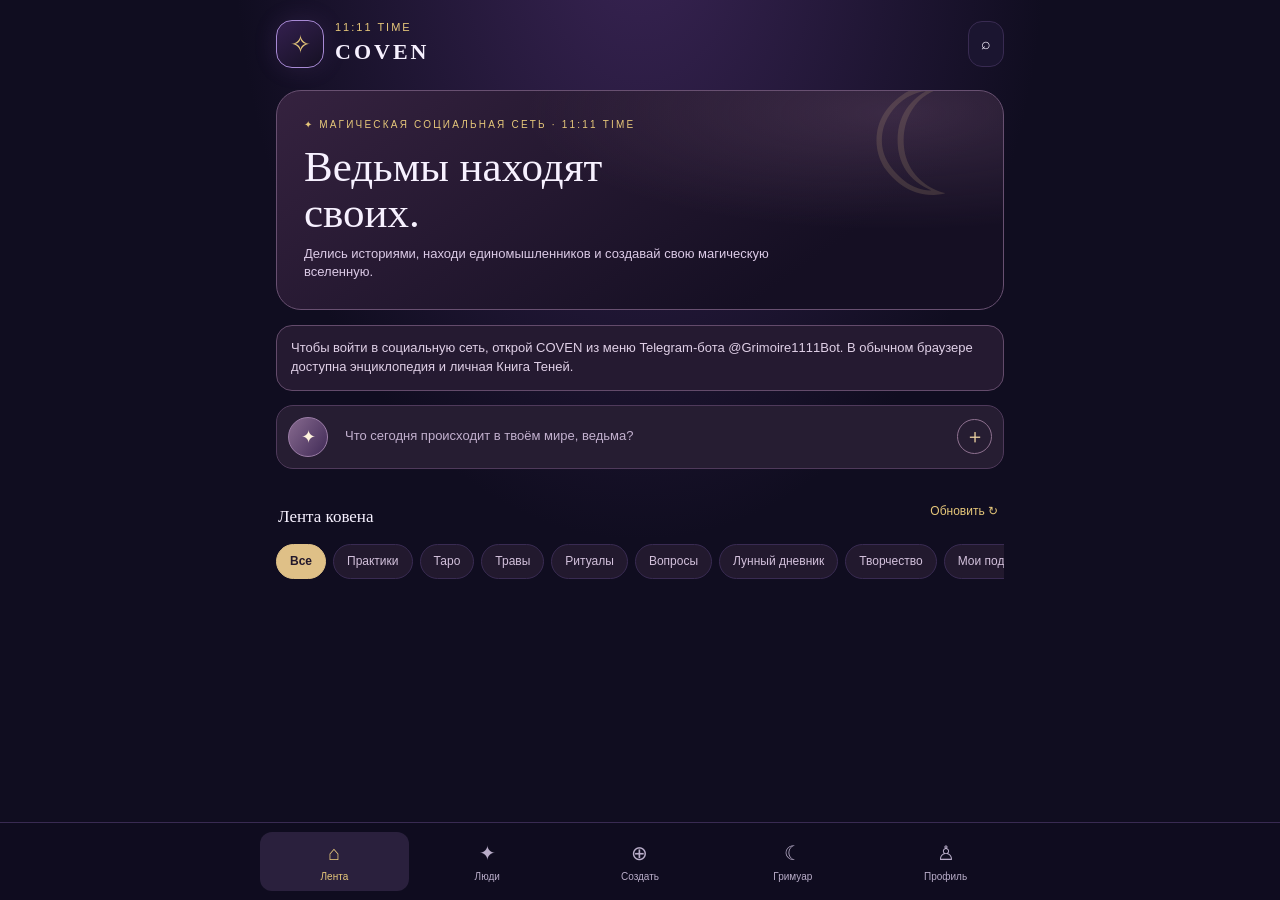
==== index.html @ e15fd0ac "Add files via upload" ====
<!doctype html>
<html lang="ru">
<head>
<meta charset="utf-8">
<meta name="viewport" content="width=device-width,initial-scale=1,viewport-fit=cover">
<meta name="theme-color" content="#100d20">
<title>COVEN · Магическая социальная сеть</title>
<script src="https://telegram.org/js/telegram-web-app.js"></script>
<link rel="stylesheet" href="./coven.css">
<script src="./config.js"></script>
<style>
:root{--bg:#100d20;--panel:#1b1530;--panel2:#241b3b;--gold:#e6c77a;--lilac:#d7b9ff;--text:#f7f1ff;--muted:#b9adc9;--line:#392b52;--green:#a8d5bc}
*{box-sizing:border-box}body{margin:0;background:radial-gradient(ellipse at 50% -10%,#392454 0,transparent 45%),var(--bg);color:var(--text);font:16px/1.45 -apple-system,BlinkMacSystemFont,"Segoe UI",sans-serif;padding:env(safe-area-inset-top) 0 env(safe-area-inset-bottom)}
button,input,textarea,select{font:inherit}button{cursor:pointer}.app{max-width:760px;margin:auto;min-height:100dvh;padding:16px 16px 100px}.top{display:flex;justify-content:space-between;align-items:center;gap:12px;margin-bottom:18px}.brand{display:flex;gap:11px;align-items:center}.sigil{width:48px;height:48px;border:1px solid #a88ad5;border-radius:16px;display:grid;place-items:center;background:linear-gradient(145deg,#34204f,#151023);font-size:25px;color:var(--gold);box-shadow:0 0 24px #9c68d522}.eyebrow{color:var(--gold);font-size:11px;letter-spacing:2px;text-transform:uppercase}.brand h1{font-size:22px;margin:0;font-weight:700}.iconbtn{border:1px solid var(--line);background:var(--panel);color:var(--text);border-radius:14px;padding:10px 12px}
.view{display:none}.view.active{display:block}.hero{border:1px solid #57416c;border-radius:24px;padding:22px;background:linear-gradient(135deg,#2d1e43,#18132a 70%);position:relative;overflow:hidden;margin-bottom:16px}.hero:after{content:"✦";position:absolute;right:18px;top:10px;font-size:70px;color:#e6c77a22}.hero .small{color:var(--muted);font-size:13px}.hero h2{font-size:26px;line-height:1.15;margin:10px 0}.hero p{color:#d0c2df;margin:0 0 16px;max-width:420px}.pill{display:inline-flex;align-items:center;gap:7px;border:1px solid #705887;border-radius:999px;padding:7px 11px;color:var(--lilac);font-size:12px}.sectionhead{display:flex;justify-content:space-between;align-items:center;margin:22px 2px 10px}.sectionhead h3{margin:0;font-size:17px}.muted{color:var(--muted)}.grid{display:grid;grid-template-columns:repeat(2,minmax(0,1fr));gap:10px}.tile,.card{background:linear-gradient(145deg,var(--panel2),var(--panel));border:1px solid var(--line);border-radius:18px;padding:15px;text-align:left;color:var(--text);min-width:0}.tile{min-height:118px}.tile .emoji{font-size:25px;margin-bottom:8px}.tile strong{display:block;font-size:14px}.tile small{display:block;color:var(--muted);margin-top:4px;font-size:12px}.card{margin-bottom:10px}.card h3,.card h4{margin:0 0 6px}.card p{margin:0;color:var(--muted);font-size:14px}.row{display:flex;gap:10px;align-items:center}.row>*:first-child{flex:1}.field{width:100%;border:1px solid var(--line);background:#120e22;color:var(--text);border-radius:13px;padding:12px;margin:6px 0 12px;outline:none}.field:focus{border-color:#a98acb}textarea.field{min-height:110px;resize:vertical}.primary{border:0;background:linear-gradient(135deg,#e6c77a,#b88b51);color:#1b1025;font-weight:700;border-radius:13px;padding:12px 16px}.secondary{border:1px solid var(--line);background:#211833;color:var(--text);border-radius:13px;padding:10px 13px}.danger{color:#ffb6bd}.nav{position:fixed;z-index:5;bottom:0;left:0;right:0;padding:9px 8px calc(9px + env(safe-area-inset-bottom));background:#100d20ed;border-top:1px solid var(--line);backdrop-filter:blur(18px);display:flex;justify-content:center}.navinner{width:100%;max-width:760px;display:grid;grid-template-columns:repeat(5,1fr);gap:4px}.nav button{background:transparent;color:var(--muted);border:0;border-radius:12px;padding:7px 2px;font-size:10px}.nav button span{display:block;font-size:20px;margin-bottom:2px}.nav button.active{color:var(--gold);background:#2a203d}.empty{text-align:center;padding:26px 16px;color:var(--muted)}.tag{display:inline-block;border-radius:8px;padding:3px 8px;background:#39284f;color:#d9c1f5;font-size:11px;margin:4px 4px 0 0}.item-actions{display:flex;gap:8px;margin-top:12px;flex-wrap:wrap}.divider{height:1px;background:var(--line);margin:14px 0}.toast{position:fixed;left:50%;transform:translateX(-50%);bottom:90px;background:#332448;border:1px solid #775b90;border-radius:12px;padding:10px 15px;display:none;z-index:10;max-width:90%;text-align:center}.notice{font-size:12px;color:var(--muted);margin-top:12px}.moonicon{font-size:38px;color:var(--gold)}.inline-link{color:var(--gold);text-decoration:underline;cursor:pointer}@media(min-width:600px){.grid{grid-template-columns:repeat(3,minmax(0,1fr))}.hero{padding:28px}.hero h2{font-size:32px}}
</style>
</head>
<body>
<div class="app">
<header class="top">
  <div class="brand"><div class="sigil">✧</div><div><div class="eyebrow">11:11 time</div><h1>COVEN</h1></div></div>
  <button class="iconbtn" id="searchBtn" aria-label="Поиск">⌕</button>
</header>

<main>
<section class="view active" id="feed">
  <div class="coven-hero"><div class="coven-kicker">✦ Магическая социальная сеть · 11:11 time</div><h2>Ведьмы находят своих.</h2><p>Делись историями, находи единомышленников и создавай свою магическую вселенную.</p></div>
  <div id="feedStatus" aria-live="polite"></div>
  <div class="coven-compose-prompt"><div id="postAvatar" class="coven-avatar">✦</div><button data-go="compose">Что сегодня происходит в твоём мире, <span id="welcomeName">ведьма</span>?</button><button class="round-btn" data-go="compose" aria-label="Создать публикацию">＋</button></div>
  <div class="coven-split"><div class="sectionhead"><h3>Лента ковена</h3></div><button class="coven-linkbtn" id="refreshFeed">Обновить ↻</button></div>
  <div class="coven-chiprow"><button class="coven-chip active" data-category="">Все</button><button class="coven-chip" data-category="Практики">Практики</button><button class="coven-chip" data-category="Таро">Таро</button><button class="coven-chip" data-category="Травы">Травы</button><button class="coven-chip" data-category="Ритуалы">Ритуалы</button><button class="coven-chip" data-category="Вопросы">Вопросы</button><button class="coven-chip" data-category="Лунный дневник">Лунный дневник</button><button class="coven-chip" data-category="Творчество">Творчество</button><button class="coven-chip" id="followingToggle">Мои подписки</button></div>
  <div id="feedList"></div><button class="secondary coven-hidden" id="morePosts" style="width:100%">Показать ещё ↓</button>
</section>
<section class="view" id="people">
  <div class="sectionhead"><h3>Ведьмы рядом по духу</h3></div>
  <p class="coven-form-hint">Найди участниц по магическому имени или Telegram username.</p>
  <input class="field" id="peopleSearch" placeholder="Поиск по именам…" maxlength="60" autocomplete="off">
  <div id="peopleStatus" aria-live="polite"></div><div id="peopleList"></div>
</section>
<section class="view" id="compose">
  <div class="sectionhead"><h3>Новое заклинание для ленты</h3></div>
  <div id="composeStatus" aria-live="polite"></div>
  <div class="card"><div class="coven-kicker">✦ Говори своим голосом</div>
   <textarea class="field" id="postText" maxlength="2500" rows="6" placeholder="История, вопрос, ритуал, мысли или открытие…"></textarea>
   <label class="coven-form-hint" for="postCategory">Тема публикации</label>
   <select class="field" id="postCategory"><option>Практики</option><option>Таро</option><option>Травы</option><option>Ритуалы</option><option>Вопросы</option><option>Лунный дневник</option><option>Творчество</option></select>
   <label class="coven-image-picker">＋ Добавить фотографию (JPG, PNG, WebP, до 5 МБ)<input type="file" id="postImage" accept="image/jpeg,image/png,image/webp"></label>
   <div id="postPreview"></div>
   <button class="primary" id="publishPost" style="width:100%">Опубликовать в COVEN ✦</button>
   <p class="coven-safety">Публикации видны участникам сообщества. Не публикуй личные данные других людей без согласия и не давай опасных медицинских советов.</p>
  </div>
</section>
<section class="view" id="profile">
  <div class="sectionhead"><h3>Мой магический профиль</h3><button class="secondary" data-go="settings">⚙</button></div>
  <div id="profileStatus" aria-live="polite"></div><div id="myProfile"></div>
  <div class="sectionhead"><h3>Мои публикации</h3></div><div id="myPosts"></div>
</section>
<section class="view" id="edit-profile">
  <div class="sectionhead"><h3>Моя магическая сущность</h3></div>
  <div class="card"><label for="editName">Имя в COVEN</label><input class="field" id="editName" maxlength="64" placeholder="Магическое имя">
   <label for="editElement">Твоя стихия</label><select class="field" id="editElement"><option>Луна</option><option>Огонь</option><option>Вода</option><option>Воздух</option><option>Земля</option><option>Эфир</option></select>
   <label for="editBio">О себе</label><textarea class="field" id="editBio" maxlength="500" placeholder="О чём ты мечтаешь и чем делишься с ковеном?"></textarea>
   <button class="primary" id="saveProfile">Сохранить профиль</button><button class="secondary" data-go="profile" style="margin-left:7px">Отмена</button>
  </div>
</section>
<section class="view" id="blocked-users">
  <div class="sectionhead"><h3>Заблокированные</h3><button class="secondary" data-go="settings">Назад</button></div>
  <div id="blockedList"></div>
</section>
<section class="view" id="user-profile">
  <div class="sectionhead"><h3>Участница ковена</h3><button class="secondary" data-go="people">Назад</button></div>
  <div id="otherProfile"></div><div class="sectionhead"><h3>Публикации</h3></div><div id="otherPosts"></div>
</section>
<section class="view" id="comments">
  <div class="sectionhead"><h3>Обсуждение</h3><button class="secondary" data-go="feed">В ленту</button></div>
  <div id="commentsList"></div>
  <div class="card"><h3>Оставить комментарий</h3><textarea class="field" id="commentText" maxlength="600" placeholder="С уважением к другим участникам…"></textarea><button class="primary" id="sendComment">Отправить</button></div>
</section>
<section class="view" id="home">
  <div class="hero">
    <div class="small" id="todayLabel">ТВОЁ ПРОСТРАНСТВО ПРАКТИКИ</div>
    <h2>Место, где намерение встречается с действием.</h2>
    <p>Собирай знания, записывай наблюдения и создавай собственную Книгу Теней.</p>
    <span class="pill" id="moonPill">☾ Лунный календарь</span>
  </div>
  <div class="sectionhead"><h3>Твоё пространство</h3><span class="muted">быстрый доступ</span></div>
  <div class="grid">
    <button class="tile" data-go="moon"><div class="emoji">🌙</div><strong>Лунный календарь</strong><small id="moonShort">Фаза и заметки дня</small></button>
    <button class="tile" data-go="book"><div class="emoji">📖</div><strong>Книга Теней</strong><small>Личные записи и открытия</small></button>
    <button class="tile" data-go="library"><div class="emoji">✧</div><strong>Энциклопедия</strong><small>Символы, травы, камни</small></button>
    <button class="tile" data-go="rituals"><div class="emoji">🕯️</div><strong>Практики</strong><small>Намерения и ритуалы</small></button>
  </div>
  <div class="sectionhead"><h3>Моя последняя запись</h3><button class="secondary" data-go="book">Все записи</button></div>
  <div id="latestEntry"></div>
  <p class="notice">Практики в приложении — инструмент личной рефлексии, а не гарантия сверхъестественного результата. Не используй огонь, растения или минералы без соблюдения правил безопасности.</p>
</section>

<section class="view" id="moon">
  <div class="sectionhead"><h3>Лунный календарь</h3><span class="muted" id="moonDate"></span></div>
  <div class="card">
    <div class="row"><div><div class="eyebrow">Приблизительная фаза</div><h2 id="moonName">Растущая Луна</h2><p id="moonDesc">Наблюдай за своим состоянием и выбирай намерение осознанно.</p></div><div class="moonicon" id="moonEmoji">🌔</div></div>
    <div class="divider"></div><div class="row"><div><span class="muted">Освещённость</span><br><strong id="illumination">—</strong></div><div><span class="muted">Возраст Луны</span><br><strong id="moonAge">—</strong></div></div>
  </div>
  <div class="card"><h3>Наблюдение дня</h3><p>Какие чувства, мысли или события ты замечаешь сегодня? Это не предсказание, а личная точка наблюдения.</p><textarea class="field" id="moonNote" placeholder="Запиши наблюдения…"></textarea><button class="primary" id="saveMoon">Сохранить наблюдение</button></div>
</section>

<section class="view" id="book">
  <div class="sectionhead"><h3>Книга Теней</h3><span class="muted" id="entryCount">0 записей</span></div>
  <div class="card"><h3 id="entryFormTitle">Новая запись</h3>
    <input class="field" id="entryTitle" placeholder="Название записи">
    <select class="field" id="entryType"><option>Наблюдение</option><option>Сон</option><option>Практика</option><option>Намерение</option><option>Идея</option></select>
    <textarea class="field" id="entryBody" placeholder="Что произошло? Что ты заметила? Что хочешь сохранить?"></textarea>
    <div class="row"><button class="primary" id="saveEntry">Сохранить запись</button><button class="secondary" id="cancelEdit" style="display:none">Отмена</button></div>
  </div>
  <div class="sectionhead"><h3>Сохранённое</h3></div><div id="entriesList"></div>
</section>

<section class="view" id="library">
  <div class="sectionhead"><h3>Энциклопедия</h3></div>
  <input class="field" id="librarySearch" placeholder="Поиск по гримуару…">
  <div id="libraryList"></div>
  <p class="notice">Справочные материалы описывают культурные и символические традиции; значения могут различаться в разных системах.</p>
</section>

<section class="view" id="rituals">
  <div class="sectionhead"><h3>Конструктор практик</h3></div>
  <div class="card"><h3>Выбери намерение</h3><p>Сформулируй, чему хочешь уделить внимание, и собери безопасную практику без обещаний гарантированного результата.</p>
  <select class="field" id="intent"><option value="grounding">Заземление и спокойствие</option><option value="selflove">Забота о себе</option><option value="clarity">Ясность и фокус</option><option value="release">Отпустить переживания</option><option value="abundance">Отношение к изобилию</option></select>
  <button class="primary" id="buildPractice">Собрать практику</button></div>
  <div id="practiceResult"></div>
  <div class="card"><h3>Сохранить в Книгу Теней</h3><p>После создания практики можно добавить её в личный дневник.</p><button class="secondary" id="savePractice" disabled>Сохранить текущую практику</button></div>
</section>

<section class="view" id="search">
  <div class="sectionhead"><h3>Поиск по Гримуару</h3></div>
  <input class="field" id="globalSearch" placeholder="Например: аметист, Луна, намерение…">
  <div id="searchResults"></div>
</section>

<section class="view" id="settings">
  <div class="sectionhead"><h3>Настройки</h3></div>
  <div class="card"><h3>Твои данные</h3><p>Записи хранятся локально в браузере этого устройства. Очистка данных браузера может удалить их. Для синхронизации между устройствами понадобится сервер и база данных.</p></div>
  <div class="card"><h3>Правила сообщества</h3><p>Обсуждаем символические практики уважительно и без травли. Фотографии и публикации в ленте видны другим пользователям. <a href="./rules.html" target="_blank" rel="noopener" style="color:var(--gold)">Правила COVEN</a> · <a href="./privacy.html" target="_blank" rel="noopener" style="color:var(--gold)">Приватность</a></p><button class="secondary" data-go="blocked-users">Заблокированные участники</button></div>
  <div class="card"><h3>Удалить аккаунт COVEN</h3><p>Удалит твой профиль, публикации, комментарии, подписки и загруженные фотографии с сервера. Личные записи Книги Теней на устройстве сохранятся.</p><button class="secondary danger" id="deleteAccount">Удалить аккаунт и публикации</button></div>
  <div class="card"><h3>Экспорт Книги Теней</h3><p>Скачай резервную копию личных записей в формате JSON.</p><button class="primary" id="exportData">Экспортировать записи</button></div>
  <div class="card"><h3>Удаление данных</h3><p>Удалит записи и наблюдения, сохранённые этим приложением на данном устройстве.</p><button class="secondary danger" id="clearData">Удалить локальные данные</button></div>
  <p class="notice">Версия COVEN 0.2 · социальная сеть (с сервером) + личный Гримуар (локально)</p>
</section>
</main>
</div>

<nav class="nav" aria-label="Главная навигация"><div class="navinner">
  <button class="active" data-go="feed"><span>⌂</span>Лента</button>
  <button data-go="people"><span>✦</span>Люди</button>
  <button data-go="compose"><span>⊕</span>Создать</button>
  <button data-go="home"><span>☾</span>Гримуар</button>
  <button data-go="profile"><span>♙</span>Профиль</button>
</div></nav>
<div class="toast" id="toast"></div>
<script>
(function(){
const tg=window.Telegram?.WebApp;
if(tg){tg.ready();tg.expand();try{tg.setHeaderColor('#100d20');tg.setBackgroundColor('#100d20')}catch(e){}}
const $=id=>document.getElementById(id);
const STORE='grimuar_1111_v1';
let data=loadData(), editingId=null, currentPractice=null;
function loadData(){try{return JSON.parse(localStorage.getItem(STORE))||{entries:[],moonNotes:{}}}catch(e){return {entries:[],moonNotes:{}}}}
function saveData(){localStorage.setItem(STORE,JSON.stringify(data))}
function toast(s){$('toast').textContent=s;$('toast').style.display='block';setTimeout(()=>$('toast').style.display='none',2300)}
function esc(s){return String(s??'').replace(/[&<>"']/g,c=>({'&':'&amp;','<':'&lt;','>':'&gt;','"':'&quot;',"'":'&#39;'}[c]))}
function dateLabel(d=new Date()){return d.toLocaleDateString('ru-RU',{day:'numeric',month:'long',year:'numeric'})}
function showView(id){document.querySelectorAll('.view').forEach(v=>v.classList.toggle('active',v.id===id));document.querySelectorAll('.nav button').forEach(b=>b.classList.toggle('active',b.dataset.go===id));if(id==='book')renderEntries();if(id==='home')renderLatest();if(id==='library')renderLibrary();if(id==='search')$('globalSearch').focus();window.scrollTo({top:0,behavior:'smooth'});window.onCovenView?.(id)}
window.covenGo=showView;window.covenToast=toast;
document.querySelectorAll('[data-go]').forEach(b=>b.addEventListener('click',()=>showView(b.dataset.go)));
$('searchBtn').onclick=()=>showView('search');
const epoch=Date.UTC(2000,0,6,18,14), synodic=29.530588853;
function moonInfo(d=new Date()){let days=(d.getTime()-epoch)/86400000;let age=((days%synodic)+synodic)%synodic;let frac=age/synodic;let illum=(1-Math.cos(2*Math.PI*frac))/2;let phases=[['Новолуние','🌑','Время обозначить намерение и начать цикл наблюдений.'],['Растущий серп','🌒','Можно выбрать небольшой шаг и отслеживать, что помогает двигаться вперёд.'],['Первая четверть','🌓','Подходит для проверки плана и внимательного выбора следующего действия.'],['Растущая Луна','🌔','Замечай рост, закрепляй полезные привычки и наблюдай за результатами.'],['Полнолуние','🌕','Пауза для подведения итогов и записи того, что стало заметнее.'],['Убывающая Луна','🌖','Можно пересмотреть нагрузку и решить, от чего стоит отказаться.'],['Последняя четверть','🌗','Подведи итоги цикла и освободи место для новых задач.'],['Убывающий серп','🌘','Выдели время на отдых, завершение дел и спокойное наблюдение.']];let ix=Math.round(frac*8)%8;return {age,illum,phase:phases[ix]}}
function renderMoon(){let m=moonInfo();$('moonName').textContent=m.phase[0];$('moonEmoji').textContent=m.phase[1];$('moonDesc').textContent=m.phase[2];$('illumination').textContent=Math.round(m.illum*100)+'%';$('moonAge').textContent=m.age.toFixed(1)+' суток';$('moonDate').textContent=dateLabel();$('moonPill').textContent=m.phase[1]+' '+m.phase[0];$('moonShort').textContent=m.phase[0]+' · '+Math.round(m.illum*100)+'%';$('todayLabel').textContent=dateLabel().toUpperCase();$('moonNote').value=data.moonNotes[new Date().toISOString().slice(0,10)]||''}
$('saveMoon').onclick=()=>{data.moonNotes[new Date().toISOString().slice(0,10)]=$('moonNote').value;saveData();toast('Наблюдение сохранено')};
function renderLatest(){let e=data.entries[0];$('latestEntry').innerHTML=e?`<div class="card"><div class="eyebrow">${esc(e.type)} · ${esc(e.date)}</div><h3>${esc(e.title||'Без названия')}</h3><p>${esc(e.body).slice(0,180)}${e.body.length>180?'…':''}</p></div>`:'<div class="card"><p>Здесь появится твоя последняя запись. Сохрани первое наблюдение в Книге Теней.</p><button class="secondary" data-go="book">Создать запись</button></div>';$('latestEntry').querySelectorAll('[data-go]').forEach(b=>b.onclick=()=>showView('book'))}
function resetEntryForm(){$('entryTitle').value='';$('entryBody').value='';$('entryType').value='Наблюдение';editingId=null;$('entryFormTitle').textContent='Новая запись';$('saveEntry').textContent='Сохранить запись';$('cancelEdit').style.display='none'}
$('saveEntry').onclick=()=>{let title=$('entryTitle').value.trim(),body=$('entryBody').value.trim();if(!title&&!body){toast('Добавь название или текст записи');return}let obj={id:editingId||String(Date.now()),title:title||'Без названия',body,type:$('entryType').value,date:dateLabel()};if(editingId){let i=data.entries.findIndex(e=>e.id===editingId);if(i>=0)data.entries[i]=obj}else data.entries.unshift(obj);saveData();resetEntryForm();renderEntries();renderLatest();toast('Запись сохранена')};
$('cancelEdit').onclick=resetEntryForm;
function renderEntries(){ $('entryCount').textContent=data.entries.length+' записей';$('entriesList').innerHTML=data.entries.length?data.entries.map(e=>`<article class="card"><div class="eyebrow">${esc(e.type)} · ${esc(e.date)}</div><h3>${esc(e.title)}</h3><p>${esc(e.body).replace(/\n/g,'<br>')}</p><div class="item-actions"><button class="secondary" data-edit="${esc(e.id)}">Изменить</button><button class="secondary danger" data-delete="${esc(e.id)}">Удалить</button></div></article>`).join(''):'<div class="empty">Пока нет записей.<br>Начни с того, что важно сохранить.</div>';
$('entriesList').querySelectorAll('[data-edit]').forEach(b=>b.onclick=()=>{let e=data.entries.find(x=>x.id===b.dataset.edit);if(!e)return;editingId=e.id;$('entryTitle').value=e.title;$('entryBody').value=e.body;$('entryType').value=e.type;$('entryFormTitle').textContent='Редактирование записи';$('saveEntry').textContent='Сохранить изменения';$('cancelEdit').style.display='inline-block';window.scrollTo({top:0,behavior:'smooth'})});
$('entriesList').querySelectorAll('[data-delete]').forEach(b=>b.onclick=()=>{if(confirm('Удалить эту запись?')){data.entries=data.entries.filter(x=>x.id!==b.dataset.delete);saveData();renderEntries();renderLatest();toast('Запись удалена')}})}
let library=[
{title:'Аметист',category:'Минералы',tags:'камни фокус спокойствие',body:'В современной символике часто связывается с ясностью и созерцанием. В разных культурах значения камней различаются. Не используй минералы для приготовления настоев или употребления внутрь.'},
{title:'Обсидиан',category:'Минералы',tags:'камни границы символ',body:'В некоторых современных практиках символизирует границы и самоанализ. Это вулканическое стекло: края могут быть острыми, обращайся осторожно.'},
{title:'Розовый кварц',category:'Минералы',tags:'камни любовь забота',body:'Часто используется как символ мягкости, принятия и заботы о себе. Можно связать его с письменным упражнением: «Как я могу проявить к себе доброту сегодня?»'},
{title:'Свеча',category:'Инструменты',tags:'огонь ритуал намерение',body:'Свеча может служить символическим фокусом внимания. Не оставляй открытый огонь без присмотра, держи вдали от ткани, волос, детей и животных. Можно заменить LED-свечой.'},
{title:'Соль',category:'Материалы',tags:'очищение символ пространство',body:'В ряде народных традиций соль символически связывают с очищением и границами. Не рассыпай её там, где это может навредить растениям или животным.'},
{title:'Лавровый лист',category:'Растения',tags:'трава намерение традиция',body:'В разных исторических традициях лавр связывали с победой и признанием. Запиши цель на бумаге вместо сжигания листа. Не употребляй растения как средство лечения без надёжной медицинской консультации.'},
{title:'Пентаграмма',category:'Символы',tags:'символ защита традиция',body:'Пятиконечная звезда встречается в разных исторических и современных символических системах. Её смысл зависит от контекста и традиции; не существует одного универсального толкования.'},
{title:'Колесо года',category:'Календарь',tags:'сезоны солнцестояние равноденствие',body:'Современное Колесо года объединяет восемь сезонных праздников в некоторых языческих традициях. Можно использовать даты как повод замечать сезонные изменения и подводить личные итоги.'},
{title:'Книга Теней',category:'Практики',tags:'дневник записи наблюдение',body:'Личный дневник для сохранения практик, размышлений и результатов. Полезно записывать дату, намерение, ход упражнения и то, что ты заметила после него.'},
{title:'Заземление',category:'Практики',tags:'дыхание спокойствие фокус',body:'Короткое упражнение: почувствуй опору под ногами, назови пять вещей, которые видишь, и сделай несколько комфортных вдохов. Остановись, если почувствуешь дискомфорт.'}
];
function renderLibrary(q=''){let items=library.filter(x=>(x.title+' '+x.category+' '+x.tags+' '+x.body).toLowerCase().includes(q.toLowerCase()));$('libraryList').innerHTML=items.map((x,i)=>`<article class="card"><div class="eyebrow">${esc(x.category)}</div><h3>${esc(x.title)}</h3><p>${esc(x.body)}</p><div>${x.tags.split(' ').slice(0,4).map(t=>`<span class="tag">${esc(t)}</span>`).join('')}</div><div class="item-actions"><button class="secondary" data-save-lib="${i}">Записать в Книгу Теней</button></div></article>`).join('')||'<div class="empty">Ничего не найдено.</div>'; $('libraryList').querySelectorAll('[data-save-lib]').forEach(b=>b.onclick=()=>{let x=items[Number(b.dataset.saveLib)];data.entries.unshift({id:String(Date.now()),title:x.title,type:'Заметка из энциклопедии',body:x.body,date:dateLabel()});saveData();renderLatest();toast('Добавлено в Книгу Теней')})}
$('librarySearch').addEventListener('input',e=>renderLibrary(e.target.value));
const practices={grounding:{title:'Практика опоры',steps:['Устройся удобно и почувствуй опору под телом.','Назови пять предметов вокруг и три звука, которые слышишь.','Сделай несколько спокойных, комфортных вдохов.','Запиши одно конкретное действие, которое поможет тебе сегодня.']},selflove:{title:'Практика заботы о себе',steps:['Сделай паузу и спроси себя: что мне сейчас нужно?','Запиши три вещи, за которые можешь поблагодарить себя.','Выбери одно небольшое действие заботы на ближайшие сутки.']},clarity:{title:'Практика ясности',steps:['Запиши вопрос, который занимает твои мысли.','Раздели лист на две части: что я знаю и что предполагаю.','Выбери один проверяемый следующий шаг.']},release:{title:'Практика завершения',steps:['Запиши, что больше не хочешь нести с собой.','Отдели то, что можешь изменить, от того, что вне твоего контроля.','Выбери безопасный символ завершения: закрыть блокнот, убрать лист или сделать паузу.']},abundance:{title:'Практика внимания к изобилию',steps:['Запиши, что для тебя означает достаток в реальных жизненных условиях.','Отметь три ресурса, которые уже доступны: время, навыки, поддержка или возможности.','Выбери один практический шаг к финансовой или личной цели.']}};
$('buildPractice').onclick=()=>{let p=practices[$('intent').value];currentPractice=p;$('practiceResult').innerHTML=`<div class="card"><div class="eyebrow">ТВОЯ ПРАКТИКА</div><h3>${esc(p.title)}</h3><ol>${p.steps.map(s=>`<li style="margin:8px 0">${esc(s)}</li>`).join('')}</ol><p>Продолжительность: 5–10 минут. Выполняй только то, что комфортно и безопасно для тебя.</p></div>`;$('savePractice').disabled=false};
$('savePractice').onclick=()=>{if(!currentPractice)return;data.entries.unshift({id:String(Date.now()),title:currentPractice.title,type:'Практика',body:currentPractice.steps.map((s,i)=>(i+1)+'. '+s).join('\n'),date:dateLabel()});saveData();renderLatest();toast('Практика сохранена в Книге Теней')};
function doSearch(q){let results=[];if(!q){$('searchResults').innerHTML='<div class="empty">Введи слово или тему для поиска.</div>';return}library.forEach(x=>{if((x.title+' '+x.category+' '+x.tags+' '+x.body).toLowerCase().includes(q.toLowerCase()))results.push({title:x.title,desc:x.category+' · '+x.body,go:'library'})});data.entries.forEach(x=>{if((x.title+' '+x.body+' '+x.type).toLowerCase().includes(q.toLowerCase()))results.push({title:x.title,desc:'Книга Теней · '+x.body,go:'book'})});$('searchResults').innerHTML=results.length?results.map(x=>`<div class="card"><h3>${esc(x.title)}</h3><p>${esc(x.desc).slice(0,220)}</p></div>`).join(''):'<div class="empty">Совпадений нет.</div>'}
$('globalSearch').addEventListener('input',e=>doSearch(e.target.value));
$('exportData').onclick=()=>{let blob=new Blob([JSON.stringify(data,null,2)],{type:'application/json'}),url=URL.createObjectURL(blob),a=document.createElement('a');a.href=url;a.download='grimuar-backup.json';a.click();URL.revokeObjectURL(url);toast('Резервная копия подготовлена')};
$('clearData').onclick=()=>{if(confirm('Точно удалить все локальные записи и наблюдения? Это действие нельзя отменить.')){data={entries:[],moonNotes:{}};saveData();renderEntries();renderLatest();renderMoon();toast('Локальные данные удалены')}};
renderMoon();renderLatest();renderEntries();renderLibrary();
fetch('./encyclopedia.json').then(r=>r.ok?r.json():Promise.reject(new Error('Статьи не загружены'))).then(extra=>{
  if(Array.isArray(extra)){
   library=library.concat(extra.map(x=>({...x,category:x.category+' · редакционный черновик'})));
   renderLibrary($('librarySearch').value);
  }
}).catch(e=>console.warn('COVEN encyclopedia:',e));
})();
</script>
<script src="./coven.js"></script>
</body>
</html>
---- coven.css ----
/* COVEN social layer on top of the original Grimoire — responsive Telegram Mini App */
:root{--bg:#0d0a16;--panel:#1b1427;--panel2:#241b34;--gold:#ebc889;--lilac:#dbb9ff;--text:#faf4ff;--muted:#b7a8c7;--line:#433350}
body{background:radial-gradient(ellipse at 70% -10%,#3e264c 0,transparent 40%),#0d0a16}.app{padding-top:13px}.brand h1{letter-spacing:3px;font-size:22px;font-family:Georgia,'Times New Roman',serif}.sigil{border-radius:50%;font-size:23px}.navinner button{font-size:10px}.top{padding:4px 0}.sectionhead h3{font-family:Georgia,'Times New Roman',serif;font-weight:normal;font-size:23px}.hero{background:linear-gradient(140deg,#2b1b38,#151122);border:1px solid #63466b}.hero h2{font-family:Georgia,'Times New Roman',serif;font-size:29px;font-weight:normal}.card,.tile{box-shadow:0 8px 25px #00000012}.primary,.secondary{min-height:43px}.view>.sectionhead:first-child{margin-top:4px}
.coven-hero{position:relative;background:radial-gradient(ellipse at 85% 10%,#71517460,transparent 42%),linear-gradient(145deg,#35223f,#150f23 75%);border:1px solid #685071;border-radius:25px;padding:24px 20px;margin-bottom:15px;overflow:hidden;min-height:185px}.coven-hero:before{content:'☾';position:absolute;color:#e8c68b28;font-size:150px;right:5px;top:-55px;font-family:Georgia;pointer-events:none}.coven-hero h2{font:normal 34px/1.07 Georgia,serif;max-width:240px;margin:11px 0 9px}.coven-hero p{font-size:13px;color:#dbcae6;max-width:270px;margin:0}.coven-kicker{letter-spacing:2.2px;color:var(--gold);font-size:10px;text-transform:uppercase}
.coven-chiprow{display:flex;gap:7px;overflow-x:auto;padding:4px 0 12px;scrollbar-width:none}.coven-chiprow::-webkit-scrollbar{display:none}.coven-chip{border:1px solid var(--line);border-radius:99px;padding:8px 13px;color:#d3c1dc;background:#22192e;white-space:nowrap;font-size:12px;flex-shrink:0}.coven-chip.active{background:#dfc087;color:#22172b;border-color:#dfc087;font-weight:700}.coven-compose-prompt{display:flex;align-items:center;gap:11px;background:#261d32;border:1px solid #4f3a5b;border-radius:17px;padding:11px;margin:14px 0}.coven-avatar{width:40px;height:40px;flex:0 0 40px;display:grid;place-items:center;border-radius:50%;background:linear-gradient(125deg,#876a8f,#402a56);border:1px solid #9c7da8;color:#fff4dd;font:18px Georgia,serif;overflow:hidden}.coven-avatar img{width:100%;height:100%;object-fit:cover}.coven-avatar.lg{width:74px;height:74px;flex-basis:74px;font-size:30px}.coven-compose-prompt button{flex:1;text-align:left;border:0;background:transparent;color:#c2b0ce;font-size:13px}.coven-compose-prompt .round-btn{flex:none;width:35px;height:35px;border:1px solid #8e7190;color:#edd2a1;border-radius:50%;text-align:center;font-size:20px}
.coven-status{border:1px solid #634b6b;border-radius:16px;padding:13px 14px;margin:10px 0;color:#e0d0e7;background:#251a31;font-size:13px}.coven-status.error{border-color:#7d4952;color:#ffccd0}.coven-status a{color:var(--gold)}.coven-feed-card{background:linear-gradient(140deg,#22192f,#171121);border:1px solid #403149;border-radius:18px;padding:15px;margin:0 0 11px}.coven-byline{display:flex;align-items:center;gap:10px;margin-bottom:12px}.coven-author{flex:1;min-width:0;border:0;background:none;color:#fff1e3;text-align:left;font-size:14px;font-weight:700;padding:0}.coven-meta{color:#a999b7;font-size:11px;margin-top:3px}.coven-body{white-space:pre-wrap;overflow-wrap:anywhere;color:#f0e8f4;font-size:14px;line-height:1.55;margin:6px 0 11px}.coven-image{display:block;width:100%;max-height:460px;object-fit:cover;border-radius:12px;background:#17101c;margin:8px 0 12px}.coven-actions{display:flex;align-items:center;gap:14px;border-top:1px solid #44324d;padding-top:11px}.coven-action{border:none;color:#c7b8ce;background:transparent;font-size:13px;padding:3px 0;display:flex;gap:6px;align-items:center}.coven-action.liked{color:#ffb5c0}.coven-action.more{margin-left:auto}.coven-tag{display:inline-flex;border-radius:30px;background:#3f2c4d;color:#e0c8fa;font-size:10px;padding:3px 9px;margin:0 0 6px}.coven-people-card{display:flex;gap:12px;align-items:center;background:var(--panel);border:1px solid var(--line);border-radius:16px;padding:12px;margin-bottom:9px}.coven-people-card .info{flex:1;min-width:0}.coven-people-card strong{font-size:14px}.coven-people-card p{color:var(--muted);font-size:12px;margin:3px 0 0;overflow:hidden;text-overflow:ellipsis}.coven-people-card button.secondary{font-size:12px;padding:8px 10px;min-height:36px}.coven-profile-cover{border:1px solid #55405d;border-radius:21px;background:radial-gradient(circle at 85% 8%,#625074,transparent 42%),linear-gradient(135deg,#31213d,#171222);padding:24px 18px 17px}.coven-profile-top{display:flex;gap:15px;align-items:center}.coven-profile-top h2{margin:0 0 4px;font:normal 24px Georgia,serif}.coven-profile-top p{margin:0;font-size:12px;color:#d3b8dc}.coven-stats{display:flex;gap:25px;margin:17px 0 8px;font-size:12px;color:#bfaecc}.coven-stats strong{color:#fff;font-size:17px;display:block}.coven-profile-bio{font-size:13px;white-space:pre-wrap;margin-top:12px;color:#e1d6e8}.coven-profile-btns{display:flex;gap:10px;margin-top:14px;flex-wrap:wrap}.coven-profile-btns button{flex:1}.coven-form-hint{font-size:12px;color:var(--muted);margin:2px 0 11px}.coven-media-preview{max-width:100%;max-height:320px;object-fit:contain;border-radius:10px;margin:8px 0 12px}.coven-image-picker{display:block;border:1px dashed #745b86;border-radius:13px;padding:14px;color:#e3c88d;text-align:center;font-size:13px;margin:10px 0}.coven-image-picker input{display:none}.coven-comment-card{border-bottom:1px solid #493853;padding:12px 0}.coven-comment-card .coven-body{margin:6px 0 0}.coven-empty{padding:27px 14px;border:1px dashed #5c4764;border-radius:17px;color:#cab9d2;text-align:center;font-size:13px}.coven-loading{padding:15px;color:#c9b8d3;text-align:center}.coven-tiny{font-size:11px;color:#a99bb2}.coven-hidden{display:none!important}.coven-actions button:focus-visible,.nav button:focus-visible,.coven-chip:focus-visible{outline:2px solid var(--gold)}.coven-split{display:flex;align-items:center;justify-content:space-between;gap:10px}.coven-linkbtn{background:none;border:none;color:var(--gold);font-size:12px}.coven-safety{font-size:12px;color:#c2b4cd;line-height:1.5}@media(min-width:650px){.coven-hero h2{font-size:43px;max-width:400px}.coven-hero{min-height:205px;padding:27px}.coven-feed-card{padding:19px}.coven-hero p{max-width:490px}}
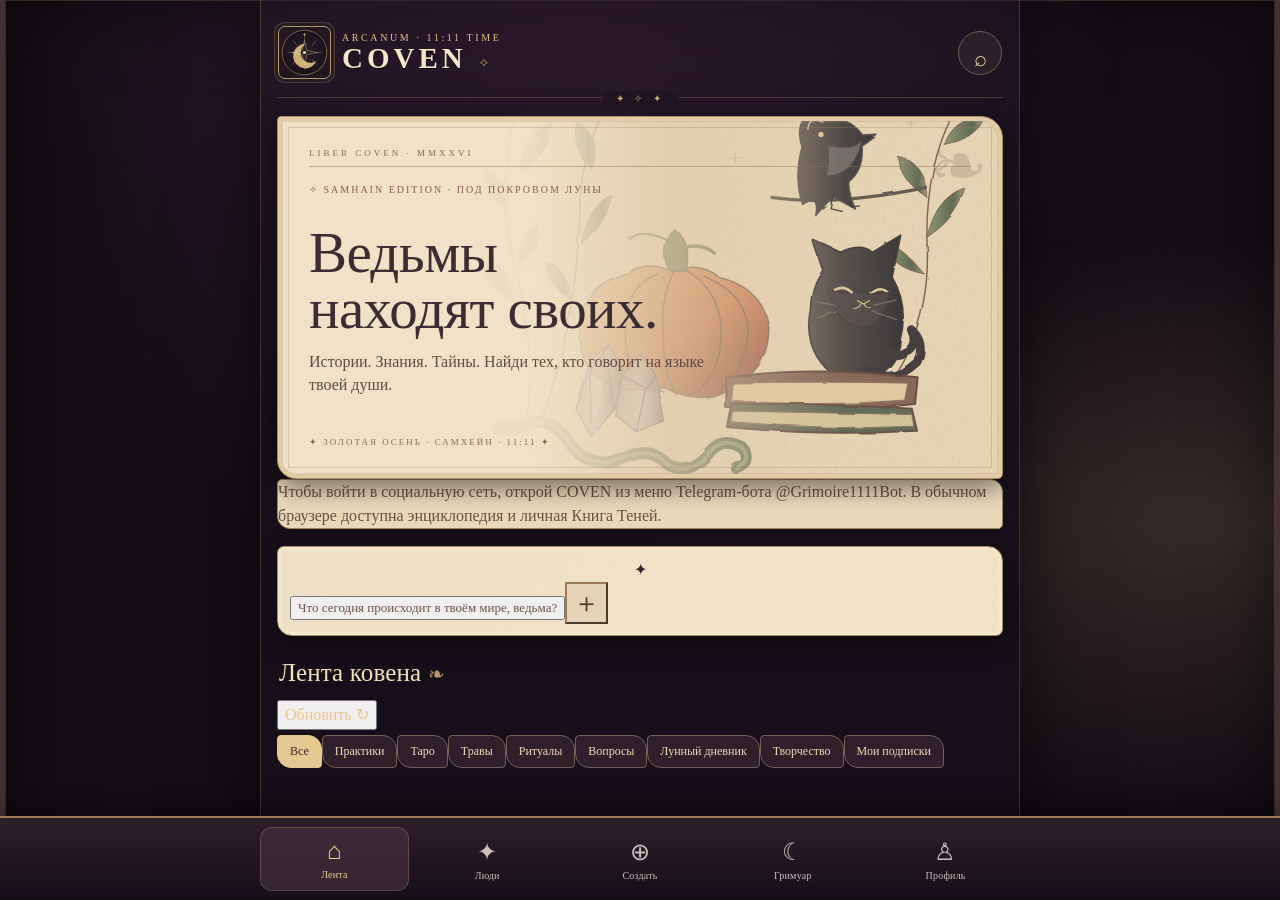
==== commit dda5b649: "Add files via upload" ====
--- a/index.html
+++ b/index.html
@@ -6,7 +6,7 @@
 <meta name="theme-color" content="#100d20">
 <title>COVEN · Магическая социальная сеть</title>
 <script src="https://telegram.org/js/telegram-web-app.js"></script>
-<link rel="stylesheet" href="./coven.css">
+
 <script src="./config.js"></script>
 <style>
 :root{--bg:#100d20;--panel:#1b1530;--panel2:#241b3b;--gold:#e6c77a;--lilac:#d7b9ff;--text:#f7f1ff;--muted:#b9adc9;--line:#392b52;--green:#a8d5bc}
@@ -14,20 +14,22 @@
 button,input,textarea,select{font:inherit}button{cursor:pointer}.app{max-width:760px;margin:auto;min-height:100dvh;padding:16px 16px 100px}.top{display:flex;justify-content:space-between;align-items:center;gap:12px;margin-bottom:18px}.brand{display:flex;gap:11px;align-items:center}.sigil{width:48px;height:48px;border:1px solid #a88ad5;border-radius:16px;display:grid;place-items:center;background:linear-gradient(145deg,#34204f,#151023);font-size:25px;color:var(--gold);box-shadow:0 0 24px #9c68d522}.eyebrow{color:var(--gold);font-size:11px;letter-spacing:2px;text-transform:uppercase}.brand h1{font-size:22px;margin:0;font-weight:700}.iconbtn{border:1px solid var(--line);background:var(--panel);color:var(--text);border-radius:14px;padding:10px 12px}
 .view{display:none}.view.active{display:block}.hero{border:1px solid #57416c;border-radius:24px;padding:22px;background:linear-gradient(135deg,#2d1e43,#18132a 70%);position:relative;overflow:hidden;margin-bottom:16px}.hero:after{content:"✦";position:absolute;right:18px;top:10px;font-size:70px;color:#e6c77a22}.hero .small{color:var(--muted);font-size:13px}.hero h2{font-size:26px;line-height:1.15;margin:10px 0}.hero p{color:#d0c2df;margin:0 0 16px;max-width:420px}.pill{display:inline-flex;align-items:center;gap:7px;border:1px solid #705887;border-radius:999px;padding:7px 11px;color:var(--lilac);font-size:12px}.sectionhead{display:flex;justify-content:space-between;align-items:center;margin:22px 2px 10px}.sectionhead h3{margin:0;font-size:17px}.muted{color:var(--muted)}.grid{display:grid;grid-template-columns:repeat(2,minmax(0,1fr));gap:10px}.tile,.card{background:linear-gradient(145deg,var(--panel2),var(--panel));border:1px solid var(--line);border-radius:18px;padding:15px;text-align:left;color:var(--text);min-width:0}.tile{min-height:118px}.tile .emoji{font-size:25px;margin-bottom:8px}.tile strong{display:block;font-size:14px}.tile small{display:block;color:var(--muted);margin-top:4px;font-size:12px}.card{margin-bottom:10px}.card h3,.card h4{margin:0 0 6px}.card p{margin:0;color:var(--muted);font-size:14px}.row{display:flex;gap:10px;align-items:center}.row>*:first-child{flex:1}.field{width:100%;border:1px solid var(--line);background:#120e22;color:var(--text);border-radius:13px;padding:12px;margin:6px 0 12px;outline:none}.field:focus{border-color:#a98acb}textarea.field{min-height:110px;resize:vertical}.primary{border:0;background:linear-gradient(135deg,#e6c77a,#b88b51);color:#1b1025;font-weight:700;border-radius:13px;padding:12px 16px}.secondary{border:1px solid var(--line);background:#211833;color:var(--text);border-radius:13px;padding:10px 13px}.danger{color:#ffb6bd}.nav{position:fixed;z-index:5;bottom:0;left:0;right:0;padding:9px 8px calc(9px + env(safe-area-inset-bottom));background:#100d20ed;border-top:1px solid var(--line);backdrop-filter:blur(18px);display:flex;justify-content:center}.navinner{width:100%;max-width:760px;display:grid;grid-template-columns:repeat(5,1fr);gap:4px}.nav button{background:transparent;color:var(--muted);border:0;border-radius:12px;padding:7px 2px;font-size:10px}.nav button span{display:block;font-size:20px;margin-bottom:2px}.nav button.active{color:var(--gold);background:#2a203d}.empty{text-align:center;padding:26px 16px;color:var(--muted)}.tag{display:inline-block;border-radius:8px;padding:3px 8px;background:#39284f;color:#d9c1f5;font-size:11px;margin:4px 4px 0 0}.item-actions{display:flex;gap:8px;margin-top:12px;flex-wrap:wrap}.divider{height:1px;background:var(--line);margin:14px 0}.toast{position:fixed;left:50%;transform:translateX(-50%);bottom:90px;background:#332448;border:1px solid #775b90;border-radius:12px;padding:10px 15px;display:none;z-index:10;max-width:90%;text-align:center}.notice{font-size:12px;color:var(--muted);margin-top:12px}.moonicon{font-size:38px;color:var(--gold)}.inline-link{color:var(--gold);text-decoration:underline;cursor:pointer}@media(min-width:600px){.grid{grid-template-columns:repeat(3,minmax(0,1fr))}.hero{padding:28px}.hero h2{font-size:32px}}
 </style>
+<link rel="stylesheet" href="./coven.css?v=2.0">
 </head>
 <body>
+<div class="book-rim" aria-hidden="true"></div>
 <div class="app">
 <header class="top">
-  <div class="brand"><div class="sigil">✧</div><div><div class="eyebrow">11:11 time</div><h1>COVEN</h1></div></div>
+  <div class="brand"><div class="sigil"><img src="[data-uri]" alt="" aria-hidden="true"></div><div><div class="eyebrow">ARCANUM · 11:11 TIME</div><h1>COVEN <span class="edition">✧</span></h1></div></div>
   <button class="iconbtn" id="searchBtn" aria-label="Поиск">⌕</button>
 </header>
 
 <main>
 <section class="view active" id="feed">
-  <div class="coven-hero"><div class="coven-kicker">✦ Магическая социальная сеть · 11:11 time</div><h2>Ведьмы находят своих.</h2><p>Делись историями, находи единомышленников и создавай свою магическую вселенную.</p></div>
+  <div class="coven-hero"><div class="coven-book-stamp">LIBER COVEN · MMXXVI</div><div class="coven-kicker">✧ SAMHAIN EDITION · ПОД ПОКРОВОМ ЛУНЫ</div><h2>Ведьмы<br>находят своих.</h2><p>Истории. Знания. Тайны. Найди тех, кто говорит на языке твоей души.</p><div class="coven-hero-footer">✦ ЗОЛОТАЯ ОСЕНЬ · САМХЕЙН · 11:11 ✦</div></div>
   <div id="feedStatus" aria-live="polite"></div>
-  <div class="coven-compose-prompt"><div id="postAvatar" class="coven-avatar">✦</div><button data-go="compose">Что сегодня происходит в твоём мире, <span id="welcomeName">ведьма</span>?</button><button class="round-btn" data-go="compose" aria-label="Создать публикацию">＋</button></div>
-  <div class="coven-split"><div class="sectionhead"><h3>Лента ковена</h3></div><button class="coven-linkbtn" id="refreshFeed">Обновить ↻</button></div>
+  <div class="coven-compose-prompt"><div id="postAvatar" class="coven-avatar-slot" aria-hidden="true">✦</div><button data-go="compose">Что сегодня происходит в твоём мире, <span id="welcomeName">ведьма</span>?</button><button class="round-btn" data-go="compose" aria-label="Создать публикацию">＋</button></div>
+  <div class="coven-split"><div class="sectionhead"><h3>Лента ковена <span class="flourish">❧</span></h3></div><button class="coven-linkbtn" id="refreshFeed">Обновить ↻</button></div>
   <div class="coven-chiprow"><button class="coven-chip active" data-category="">Все</button><button class="coven-chip" data-category="Практики">Практики</button><button class="coven-chip" data-category="Таро">Таро</button><button class="coven-chip" data-category="Травы">Травы</button><button class="coven-chip" data-category="Ритуалы">Ритуалы</button><button class="coven-chip" data-category="Вопросы">Вопросы</button><button class="coven-chip" data-category="Лунный дневник">Лунный дневник</button><button class="coven-chip" data-category="Творчество">Творчество</button><button class="coven-chip" id="followingToggle">Мои подписки</button></div>
   <div id="feedList"></div><button class="secondary coven-hidden" id="morePosts" style="width:100%">Показать ещё ↓</button>
 </section>
@@ -57,7 +59,12 @@
 </section>
 <section class="view" id="edit-profile">
   <div class="sectionhead"><h3>Моя магическая сущность</h3></div>
-  <div class="card"><label for="editName">Имя в COVEN</label><input class="field" id="editName" maxlength="64" placeholder="Магическое имя">
+  <div class="card"><div class="avatar-editor">
+    <div class="avatar-editor-top"><div id="avatarCurrent" aria-hidden="true">✦</div><div><div class="avatar-editor-title">Твой портрет в гримуаре</div><div class="coven-form-hint">Фотография появится в профиле, ленте и комментариях.</div></div></div>
+    <label class="coven-image-picker avatar-picker" for="avatarImage">✧ Выбрать фото из галереи<input type="file" id="avatarImage" accept="image/*"></label>
+    <div id="avatarPreviewBox" class="coven-hidden"><img id="avatarPreview" class="avatar-preview-img" alt="Предпросмотр аватара"><div class="coven-form-hint">Квадратная обрезка по центру · автоуменьшение перед загрузкой</div></div>
+    <div class="avatar-actions"><button type="button" class="primary" id="uploadAvatar" disabled>Сохранить аватар</button><button type="button" class="secondary" id="deleteAvatar">Удалить фото</button></div>
+   </div><div class="divider"></div><label for="editName">Имя в COVEN</label><input class="field" id="editName" maxlength="64" placeholder="Магическое имя">
    <label for="editElement">Твоя стихия</label><select class="field" id="editElement"><option>Луна</option><option>Огонь</option><option>Вода</option><option>Воздух</option><option>Земля</option><option>Эфир</option></select>
    <label for="editBio">О себе</label><textarea class="field" id="editBio" maxlength="500" placeholder="О чём ты мечтаешь и чем делишься с ковеном?"></textarea>
    <button class="primary" id="saveProfile">Сохранить профиль</button><button class="secondary" data-go="profile" style="margin-left:7px">Отмена</button>
@@ -144,7 +151,7 @@
   <div class="card"><h3>Удалить аккаунт COVEN</h3><p>Удалит твой профиль, публикации, комментарии, подписки и загруженные фотографии с сервера. Личные записи Книги Теней на устройстве сохранятся.</p><button class="secondary danger" id="deleteAccount">Удалить аккаунт и публикации</button></div>
   <div class="card"><h3>Экспорт Книги Теней</h3><p>Скачай резервную копию личных записей в формате JSON.</p><button class="primary" id="exportData">Экспортировать записи</button></div>
   <div class="card"><h3>Удаление данных</h3><p>Удалит записи и наблюдения, сохранённые этим приложением на данном устройстве.</p><button class="secondary danger" id="clearData">Удалить локальные данные</button></div>
-  <p class="notice">Версия COVEN 0.2 · социальная сеть (с сервером) + личный Гримуар (локально)</p>
+  <p class="notice">Версия COVEN 0.3 · Ведьмовской гримуар ·  · социальная сеть (с сервером) + личный Гримуар (локально)</p>
 </section>
 </main>
 </div>
@@ -160,7 +167,7 @@
 <script>
 (function(){
 const tg=window.Telegram?.WebApp;
-if(tg){tg.ready();tg.expand();try{tg.setHeaderColor('#100d20');tg.setBackgroundColor('#100d20')}catch(e){}}
+if(tg){tg.ready();tg.expand();try{tg.setHeaderColor('#181119');tg.setBackgroundColor('#181119')}catch(e){}}
 const $=id=>document.getElementById(id);
 const STORE='grimuar_1111_v1';
 let data=loadData(), editingId=null, currentPractice=null;
@@ -214,6 +221,6 @@
 }).catch(e=>console.warn('COVEN encyclopedia:',e));
 })();
 </script>
-<script src="./coven.js"></script>
+<script src="./coven.js?v=2.0"></script>
 </body>
 </html>
--- a/coven.css
+++ b/coven.css
@@ -1,6 +1,51 @@
-/* COVEN social layer on top of the original Grimoire — responsive Telegram Mini App */
-:root{--bg:#0d0a16;--panel:#1b1427;--panel2:#241b34;--gold:#ebc889;--lilac:#dbb9ff;--text:#faf4ff;--muted:#b7a8c7;--line:#433350}
-body{background:radial-gradient(ellipse at 70% -10%,#3e264c 0,transparent 40%),#0d0a16}.app{padding-top:13px}.brand h1{letter-spacing:3px;font-size:22px;font-family:Georgia,'Times New Roman',serif}.sigil{border-radius:50%;font-size:23px}.navinner button{font-size:10px}.top{padding:4px 0}.sectionhead h3{font-family:Georgia,'Times New Roman',serif;font-weight:normal;font-size:23px}.hero{background:linear-gradient(140deg,#2b1b38,#151122);border:1px solid #63466b}.hero h2{font-family:Georgia,'Times New Roman',serif;font-size:29px;font-weight:normal}.card,.tile{box-shadow:0 8px 25px #00000012}.primary,.secondary{min-height:43px}.view>.sectionhead:first-child{margin-top:4px}
-.coven-hero{position:relative;background:radial-gradient(ellipse at 85% 10%,#71517460,transparent 42%),linear-gradient(145deg,#35223f,#150f23 75%);border:1px solid #685071;border-radius:25px;padding:24px 20px;margin-bottom:15px;overflow:hidden;min-height:185px}.coven-hero:before{content:'☾';position:absolute;color:#e8c68b28;font-size:150px;right:5px;top:-55px;font-family:Georgia;pointer-events:none}.coven-hero h2{font:normal 34px/1.07 Georgia,serif;max-width:240px;margin:11px 0 9px}.coven-hero p{font-size:13px;color:#dbcae6;max-width:270px;margin:0}.coven-kicker{letter-spacing:2.2px;color:var(--gold);font-size:10px;text-transform:uppercase}
-.coven-chiprow{display:flex;gap:7px;overflow-x:auto;padding:4px 0 12px;scrollbar-width:none}.coven-chiprow::-webkit-scrollbar{display:none}.coven-chip{border:1px solid var(--line);border-radius:99px;padding:8px 13px;color:#d3c1dc;background:#22192e;white-space:nowrap;font-size:12px;flex-shrink:0}.coven-chip.active{background:#dfc087;color:#22172b;border-color:#dfc087;font-weight:700}.coven-compose-prompt{display:flex;align-items:center;gap:11px;background:#261d32;border:1px solid #4f3a5b;border-radius:17px;padding:11px;margin:14px 0}.coven-avatar{width:40px;height:40px;flex:0 0 40px;display:grid;place-items:center;border-radius:50%;background:linear-gradient(125deg,#876a8f,#402a56);border:1px solid #9c7da8;color:#fff4dd;font:18px Georgia,serif;overflow:hidden}.coven-avatar img{width:100%;height:100%;object-fit:cover}.coven-avatar.lg{width:74px;height:74px;flex-basis:74px;font-size:30px}.coven-compose-prompt button{flex:1;text-align:left;border:0;background:transparent;color:#c2b0ce;font-size:13px}.coven-compose-prompt .round-btn{flex:none;width:35px;height:35px;border:1px solid #8e7190;color:#edd2a1;border-radius:50%;text-align:center;font-size:20px}
-.coven-status{border:1px solid #634b6b;border-radius:16px;padding:13px 14px;margin:10px 0;color:#e0d0e7;background:#251a31;font-size:13px}.coven-status.error{border-color:#7d4952;color:#ffccd0}.coven-status a{color:var(--gold)}.coven-feed-card{background:linear-gradient(140deg,#22192f,#171121);border:1px solid #403149;border-radius:18px;padding:15px;margin:0 0 11px}.coven-byline{display:flex;align-items:center;gap:10px;margin-bottom:12px}.coven-author{flex:1;min-width:0;border:0;background:none;color:#fff1e3;text-align:left;font-size:14px;font-weight:700;padding:0}.coven-meta{color:#a999b7;font-size:11px;margin-top:3px}.coven-body{white-space:pre-wrap;overflow-wrap:anywhere;color:#f0e8f4;font-size:14px;line-height:1.55;margin:6px 0 11px}.coven-image{display:block;width:100%;max-height:460px;object-fit:cover;border-radius:12px;background:#17101c;margin:8px 0 12px}.coven-actions{display:flex;align-items:center;gap:14px;border-top:1px solid #44324d;padding-top:11px}.coven-action{border:none;color:#c7b8ce;background:transparent;font-size:13px;padding:3px 0;display:flex;gap:6px;align-items:center}.coven-action.liked{color:#ffb5c0}.coven-action.more{margin-left:auto}.coven-tag{display:inline-flex;border-radius:30px;background:#3f2c4d;color:#e0c8fa;font-size:10px;padding:3px 9px;margin:0 0 6px}.coven-people-card{display:flex;gap:12px;align-items:center;background:var(--panel);border:1px solid var(--line);border-radius:16px;padding:12px;margin-bottom:9px}.coven-people-card .info{flex:1;min-width:0}.coven-people-card strong{font-size:14px}.coven-people-card p{color:var(--muted);font-size:12px;margin:3px 0 0;overflow:hidden;text-overflow:ellipsis}.coven-people-card button.secondary{font-size:12px;padding:8px 10px;min-height:36px}.coven-profile-cover{border:1px solid #55405d;border-radius:21px;background:radial-gradient(circle at 85% 8%,#625074,transparent 42%),linear-gradient(135deg,#31213d,#171222);padding:24px 18px 17px}.coven-profile-top{display:flex;gap:15px;align-items:center}.coven-profile-top h2{margin:0 0 4px;font:normal 24px Georgia,serif}.coven-profile-top p{margin:0;font-size:12px;color:#d3b8dc}.coven-stats{display:flex;gap:25px;margin:17px 0 8px;font-size:12px;color:#bfaecc}.coven-stats strong{color:#fff;font-size:17px;display:block}.coven-profile-bio{font-size:13px;white-space:pre-wrap;margin-top:12px;color:#e1d6e8}.coven-profile-btns{display:flex;gap:10px;margin-top:14px;flex-wrap:wrap}.coven-profile-btns button{flex:1}.coven-form-hint{font-size:12px;color:var(--muted);margin:2px 0 11px}.coven-media-preview{max-width:100%;max-height:320px;object-fit:contain;border-radius:10px;margin:8px 0 12px}.coven-image-picker{display:block;border:1px dashed #745b86;border-radius:13px;padding:14px;color:#e3c88d;text-align:center;font-size:13px;margin:10px 0}.coven-image-picker input{display:none}.coven-comment-card{border-bottom:1px solid #493853;padding:12px 0}.coven-comment-card .coven-body{margin:6px 0 0}.coven-empty{padding:27px 14px;border:1px dashed #5c4764;border-radius:17px;color:#cab9d2;text-align:center;font-size:13px}.coven-loading{padding:15px;color:#c9b8d3;text-align:center}.coven-tiny{font-size:11px;color:#a99bb2}.coven-hidden{display:none!important}.coven-actions button:focus-visible,.nav button:focus-visible,.coven-chip:focus-visible{outline:2px solid var(--gold)}.coven-split{display:flex;align-items:center;justify-content:space-between;gap:10px}.coven-linkbtn{background:none;border:none;color:var(--gold);font-size:12px}.coven-safety{font-size:12px;color:#c2b4cd;line-height:1.5}@media(min-width:650px){.coven-hero h2{font-size:43px;max-width:400px}.coven-hero{min-height:205px;padding:27px}.coven-feed-card{padding:19px}.coven-hero p{max-width:490px}}
+/* COVEN · OCTOBER GRIMOIRE. Original hand-illustrated watercolor-style SVG artwork. */
+:root{--bg:#140e16;--panel:#ead9b8;--panel2:#f3e6ca;--gold:#dbb677;--lilac:#c5aab5;--text:#34262d;--muted:#735c5c;--line:#bda380;--green:#687457;--ink:#32242a;--wine:#51303a;--cream:#f7ecd4}
+html{background:#140e16}body{color:#f0e5d2;background:radial-gradient(ellipse at 45% -12%,#3b223c 0%,transparent 56%),radial-gradient(ellipse at 95% 58%,#362a27 0%,transparent 38%),#140e16;font-family:Georgia,"Iowan Old Style",serif;line-height:1.5}
+body:before{content:"";position:fixed;inset:0;opacity:.16;pointer-events:none;z-index:0;background:repeating-linear-gradient(94deg,transparent 0 4px,#c6a97808 5px 6px),radial-gradient(circle at 18% 26%,#c8a87430 0 1px,transparent 2px) 0 0 / 68px 68px}
+.book-rim{position:fixed;pointer-events:none;z-index:0;inset:0;border-left:5px solid #453135;border-right:5px solid #453135;box-shadow:inset 0 0 0 1px #97795150,inset 0 0 80px #0008}
+.app{position:relative;z-index:1;padding:16px 16px 112px;max-width:760px;background:linear-gradient(180deg,#24162680,#160f19 70%);border-left:1px solid #a38b6247;border-right:1px solid #a38b6247;min-height:100dvh;box-shadow:0 0 70px #0009}
+.top{padding:10px 1px 18px;border-bottom:1px solid #8b654b69;margin-bottom:18px;position:relative}
+.top:after{content:"✦  ✧  ✦";position:absolute;bottom:-9px;left:50%;transform:translateX(-50%);padding:0 13px;background:#211524;color:#d2b173;font-size:10px;letter-spacing:4px}
+.brand{gap:11px}.brand h1{font:700 29px/1.05 Georgia,serif;letter-spacing:4px;color:#f5e7c9;text-shadow:0 1px 0 #000}.edition{color:#bca077;font:normal 14px serif}.eyebrow{letter-spacing:2.6px;color:#e5c487;font:10px Georgia,serif}
+.sigil{width:53px;height:53px;border-radius:7px;border:1px solid #b59867;box-shadow:0 0 0 3px #271b25,0 0 0 4px #76604785;background:#211721;padding:2px;overflow:hidden}.sigil img{width:100%;height:100%;object-fit:contain}
+.iconbtn{background:#2b2028;border:1px solid #755b53;color:#ebd3ae;border-radius:50%;width:44px;height:44px;display:grid;place-items:center;font-size:22px}
+.sectionhead{margin:22px 2px 12px}.sectionhead h3{font:normal 25px/1.2 "Iowan Old Style",Palatino,Georgia,serif;color:#f3e2bb;letter-spacing:.15px}.flourish{color:#b99b69;font-size:20px}
+/* Book opening: parchment watercolor with an original botanical / witch-animal painting */
+.coven-hero,.hero{position:relative;isolation:isolate;overflow:hidden;min-height:295px;padding:24px 23px 18px;border-radius:4px 22px 5px 19px;color:var(--ink);border:1px solid #ad8d5e;box-shadow:inset 0 0 0 4px #e3cca5,inset 0 0 0 5px #a487603e,0 8px 26px #0008;background:linear-gradient(90deg,#f1e1c6 0%,#f1e1c6f5 35%,#e2cba8b2 54%,#dac39933 78%,#dac3992b 100%),url('[data-uri]') right bottom / 74% auto no-repeat,url('[data-uri]') center / 260px}
+.coven-hero:before,.hero:before{content:"";z-index:-1;position:absolute;inset:10px;border:1px solid #987f6452;pointer-events:none}
+.coven-hero:after,.hero:after{content:"❧";position:absolute;color:#7d654e3b;font:70px Georgia,serif;top:8px;right:14px}
+.coven-hero h2{font:normal clamp(32px,8.7vw,48px)/.99 "Iowan Old Style",Baskerville,Georgia,serif;max-width:68%;letter-spacing:-.6px;color:#3c2d32;margin:28px 0 13px;text-shadow:none}
+.coven-hero p{font:14px/1.43 Georgia,serif;color:#614944;max-width:62%;position:relative;margin:0 0 21px}
+.coven-kicker{font:10px Georgia,serif;color:#8c5a4b;letter-spacing:2px;max-width:73%;line-height:1.5}
+.coven-book-stamp{font:9px Georgia,serif;letter-spacing:3px;color:#7d695e;border-bottom:1px solid #90705779;padding-bottom:8px;max-width:100%;margin-bottom:15px}
+.coven-hero-footer{font:9px Georgia,serif;letter-spacing:2px;color:#8c684c;margin-top:22px}
+.hero{padding:29px 24px;min-height:240px}.hero .small{color:#906d58;font-size:10px;letter-spacing:2px}.hero h2{font:normal 29px/1.05 Georgia,serif;color:#3a2a2f;max-width:65%;margin:15px 0 10px}.hero p{font-size:13px;color:#6c5248;max-width:70%}.pill{color:#65463a;border-color:#9b7a5e;background:#f4e5c89a}
+/* Paper, ink, wax and copper */
+.card,.tile,.coven-feed-card,.coven-people-card,.coven-hero,.coven-comment-card,.coven-profile-cover,.coven-compose-prompt,.coven-status,.coven-empty{font-family:Georgia,serif}
+.card,.tile,.coven-feed-card,.coven-people-card,.coven-profile-cover,.coven-compose-prompt{background:linear-gradient(135deg,#efe1c8e8,#f2e3c8e9),url('[data-uri]') center / 350px;border:1px solid #a98d69;border-radius:5px 16px 6px 16px;box-shadow:inset 0 0 0 3px #f9edcf64,0 6px 22px #0006;color:var(--ink)}
+.card,.coven-feed-card,.coven-people-card{position:relative}.card:before,.coven-feed-card:before{content:"✧";position:absolute;right:12px;top:8px;color:#ac8d62b3;font-size:16px;pointer-events:none}
+.card{padding:18px}.card h2,.card h3,.card h4{color:#3d2c32;font-family:Georgia,serif}.card p,.tile small{color:#6b554f}.card .eyebrow{color:#895f52}.tile{text-align:center;padding:17px 8px;min-height:136px}.tile .emoji{font-size:27px}.tile strong{color:#402b2e;font-size:15px}.tile small{color:#6b5857;font-size:11px}
+.muted,.notice,.coven-form-hint,.coven-tiny{color:#c8ac9b}.coven-safety{color:#8a6b64}.card .coven-form-hint,.card .coven-safety,.card .coven-tiny{color:#786054}.card .notice{color:#746057}.card label{color:#453037}.card .muted{color:#846a61}
+.field{border:1px solid #b49a7b;border-radius:6px 10px 6px 10px;background:#fff4dbd9;color:#372932;padding:12px 13px;box-shadow:inset 1px 2px 4px #91765b25}.field:focus{outline:2px solid #ba8e5b;outline-offset:1px;border-color:#996d55}.field::placeholder{color:#a18b80}
+.primary{background:linear-gradient(120deg,#b78e53,#efdb99 42%,#bd955e);border:1px solid #987143;color:#33252b;text-shadow:0 1px #ffffff30;border-radius:6px 11px 6px 11px;min-height:46px;box-shadow:0 2px 0 #927045,0 3px 9px #6e43233a;font-family:Georgia,serif;font-weight:700}.primary:disabled{opacity:.5}.secondary{border:1px solid #aa8d6b;border-radius:5px 10px 5px 10px;background:#f1dfbf;color:#503b3e;font-family:Georgia,serif;min-height:44px}.coven-linkbtn{color:#ebc68d}.card .secondary,.coven-profile-cover .secondary,.coven-people-card .secondary{color:#513939;background:#edd9b5}.card .primary{color:#2e2426}
+.tag,.coven-tag{border:1px solid #bb9c79;border-radius:3px 8px;background:#e0c7a7;color:#78423c;font:11px Georgia,serif}.divider{background:#9f7c5e61}
+.coven-compose-prompt{padding:11px 12px;gap:12px;margin:17px 0;border-radius:7px 15px 7px 15px}.coven-compose-prompt button{color:#705148;font:13px/1.4 Georgia,serif}.coven-compose-prompt .round-btn{color:#5a3631;border-color:#9e7a57;font:27px Georgia,serif;background:#e6d2b4}.coven-chiprow{margin-top:5px;padding-bottom:16px;gap:8px}.coven-chip{background:#2e1f2a;border:1px solid #765f57;color:#f3daba;font:12px Georgia,serif;padding:8px 12px;border-radius:4px 14px 4px 14px}.coven-chip.active{background:#e4c791;color:#3f2d2f;border-color:#e4c791}
+.coven-avatar{background:linear-gradient(140deg,#825764,#3d2d38);border:2px solid #bf9a64;box-shadow:0 0 0 3px #efe2c25e,inset 0 0 7px #24111760;color:#fff1d3;font:19px Georgia,serif}.coven-avatar.lg{width:81px;height:81px;flex-basis:81px;font:31px Georgia,serif}.coven-avatar img{display:block;width:100%;height:100%;object-fit:cover}
+.coven-feed-card{padding:17px 15px 13px;margin:0 0 15px}.coven-author{font:700 15px Georgia,serif;color:#3f2d35}.coven-meta{color:#90756a;font-size:11px}.coven-byline{margin-bottom:15px}.coven-body{color:#392d32;font:14px/1.67 Georgia,serif;letter-spacing:.1px;margin:8px 0 15px}.coven-image{border-radius:3px 11px 3px 11px;border:5px solid #ebd9b7;outline:1px solid #9d795a;background:#b9a389;margin:14px 0 18px;max-height:420px;box-shadow:0 4px 14px #3d26252e}.coven-actions{border-top:1px solid #ae8a6a77;padding-top:12px}.coven-action{color:#694a43;font:13px Georgia,serif}.coven-action.liked{color:#9a4655}.coven-action.more{font-size:11px}
+.coven-people-card{padding:13px;margin-bottom:12px}.coven-people-card p{color:#785b56}.coven-profile-cover{padding:22px 19px 20px;position:relative;overflow:hidden}.coven-profile-cover:after{content:"";position:absolute;background:url('[data-uri]') no-repeat right bottom/contain;width:130px;height:170px;right:-20px;bottom:0;opacity:.19;pointer-events:none}.coven-profile-cover>*{position:relative;z-index:1}.coven-profile-top h2{font:normal 30px Georgia,serif;color:#3c2a33}.coven-profile-top p{color:#785a51}.coven-stats{gap:19px;color:#6c534e}.coven-stats strong{color:#372a32;font-size:18px}.coven-profile-bio{color:#4d3d3a;line-height:1.6}.coven-profile-btns button{font:14px Georgia,serif}
+.coven-image-picker{border:1px dashed #98714e;background:#f1dfbc8a;color:#714b3e;border-radius:5px 12px 5px 12px;margin:11px 0}.coven-media-preview{border:4px solid #ddc5a1}.coven-comment-card{background:#f1e0bf;color:#3e3034;margin-bottom:9px;padding:14px;border:1px solid #ab906f;border-radius:4px 12px}.coven-empty{border:1px dashed #8b7156;border-radius:5px 16px;background:#eee0c5ed;color:#6b4b43;font-size:13px}.coven-loading{color:#ebd5b7}.coven-status{border:1px solid #a18563;background:#ead9b9;color:#6b4c43;border-radius:5px 13px}.coven-status.error{color:#8f2f39;border-color:#ad5b5c}.coven-form-hint{font-size:12px;line-height:1.6}.notice{font-size:12px}
+/* Avatar editor */
+.avatar-editor{padding:13px 11px 14px;background:#d7bc918c;border:1px solid #aa805f;border-radius:5px 14px}.avatar-editor-top{display:flex;gap:16px;align-items:center}.avatar-editor-title{font:normal 21px/1.1 Georgia,serif;color:#412d35}.avatar-editor-top .coven-form-hint{color:#775951;margin-top:7px}.avatar-picker{text-align:center;font:700 14px Georgia,serif;cursor:pointer;background:#f9e9cb}.avatar-actions{display:flex;gap:8px;flex-wrap:wrap;margin:7px 0 0}.avatar-actions .primary,.avatar-actions .secondary{flex:1;white-space:normal;padding:9px}.avatar-preview-img{display:block;width:132px;height:132px;object-fit:cover;margin:8px auto;border:6px solid #d2b280;outline:1px solid #6d574c;border-radius:50%}
+.coven-hidden{display:none!important}
+/* Book navigation - leather gilt binding */
+.nav{background:linear-gradient(180deg,#2e202bfa,#150e18fc);box-shadow:0 -7px 22px #0007;border-top:2px double #987950;backdrop-filter:blur(16px)}.navinner{max-width:760px}.nav button{color:#d0bdb8;font:10px Georgia,serif;min-height:64px;letter-spacing:.2px}.nav button span{font:normal 24px Georgia,serif;margin:0 0 4px}.nav button.active{color:#f2d495;background:#52384880;border:1px solid #9d7b526b}
+#toast{background:#3e2934;color:#f5dfb5;border:1px solid #b39361;box-shadow:0 8px 20px #0008}
+:focus-visible{outline:2px solid #cfa46b;outline-offset:3px}button{touch-action:manipulation}
+@media(max-width:360px){.app{padding-inline:12px}.coven-hero{padding:19px 16px 16px}.coven-hero h2{font-size:31px}.coven-hero p{font-size:12px}.coven-avatar.lg{width:67px;height:67px;flex-basis:67px}.coven-profile-top{gap:10px}.avatar-editor-top{gap:10px}}
+@media(min-width:650px){.coven-hero{min-height:340px;padding:31px}.coven-hero h2{font-size:57px;max-width:65%}.coven-hero p{font-size:16px}.coven-hero-footer{margin-top:40px}.coven-feed-card{padding:21px}}
+@media(prefers-reduced-motion:reduce){*{scroll-behavior:auto!important;animation:none!important;transition:none!important}}
+
+/* iOS photo picker must be visually hidden but label remains tappable */
+.coven-image-picker input[type="file"]{display:none}
+
+.coven-avatar-slot{flex:0 0 40px;display:grid;place-items:center}.coven-avatar-slot .coven-avatar{margin:0}
